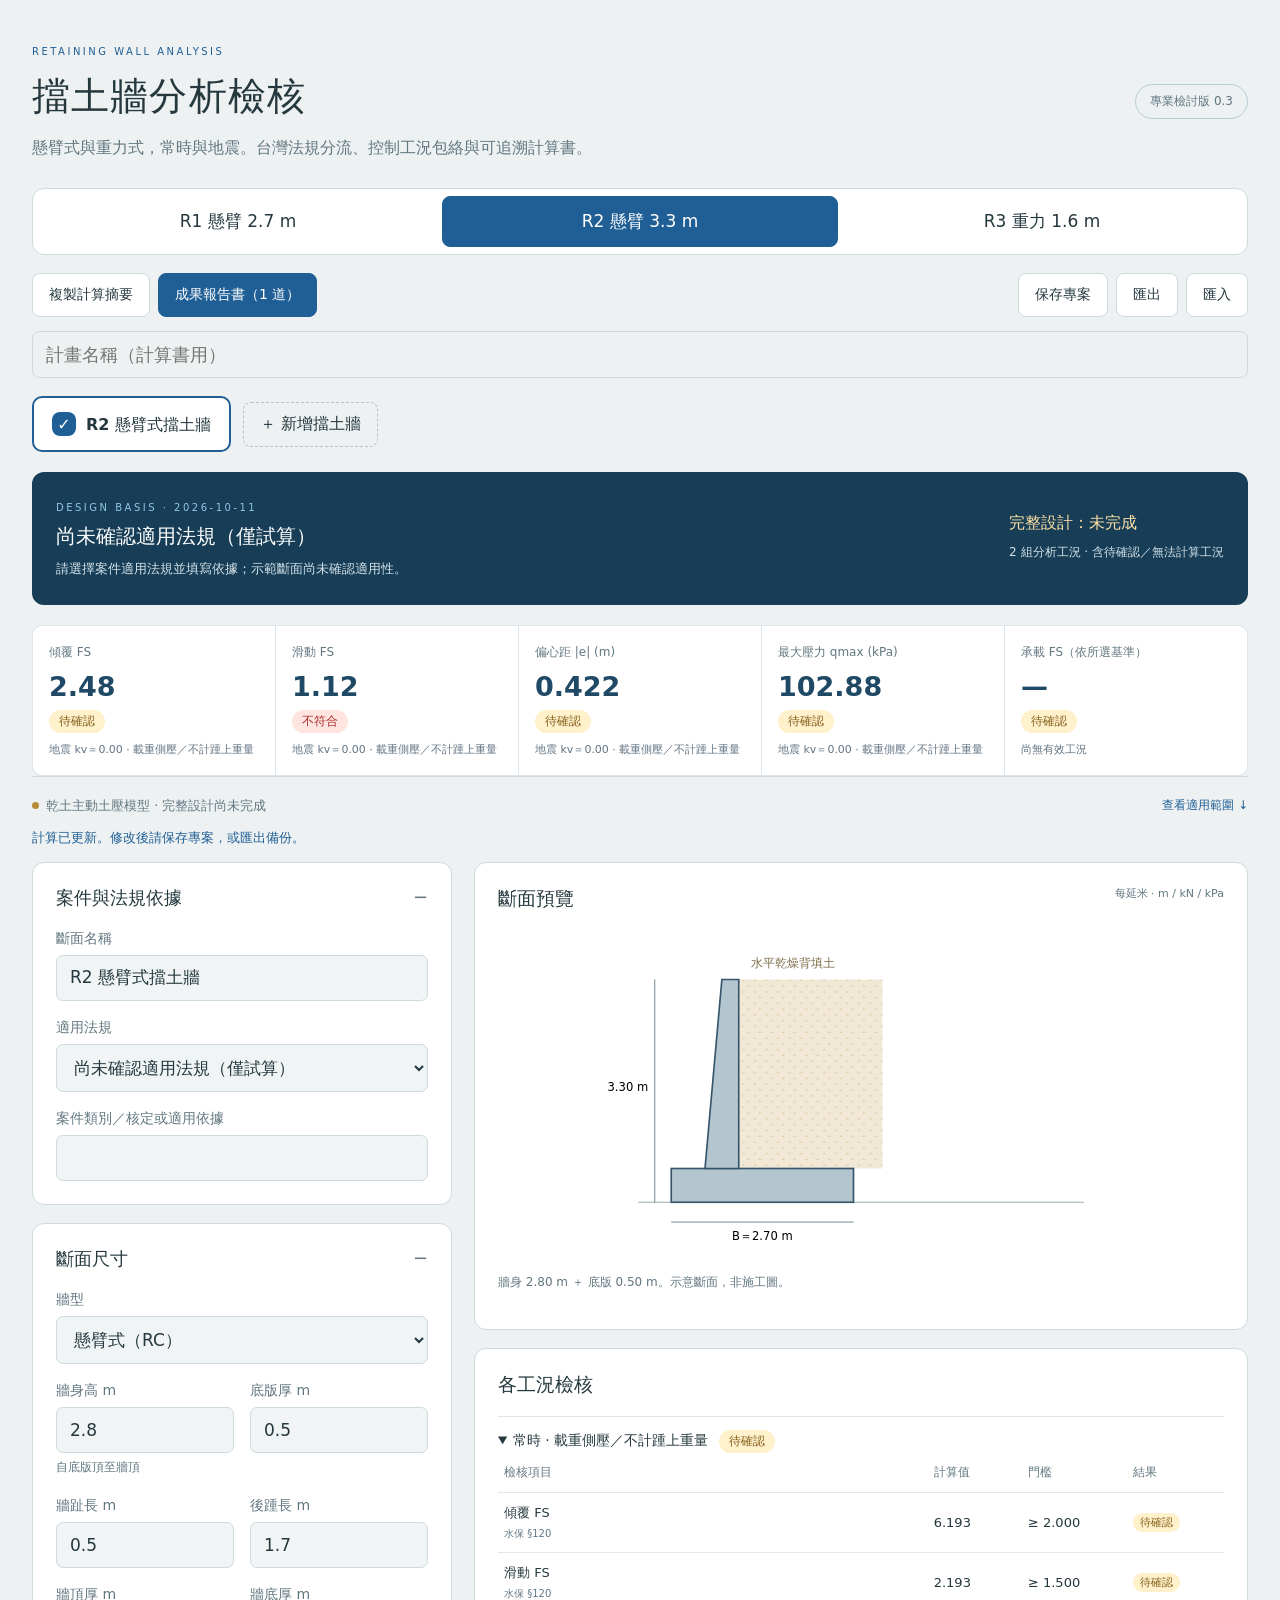
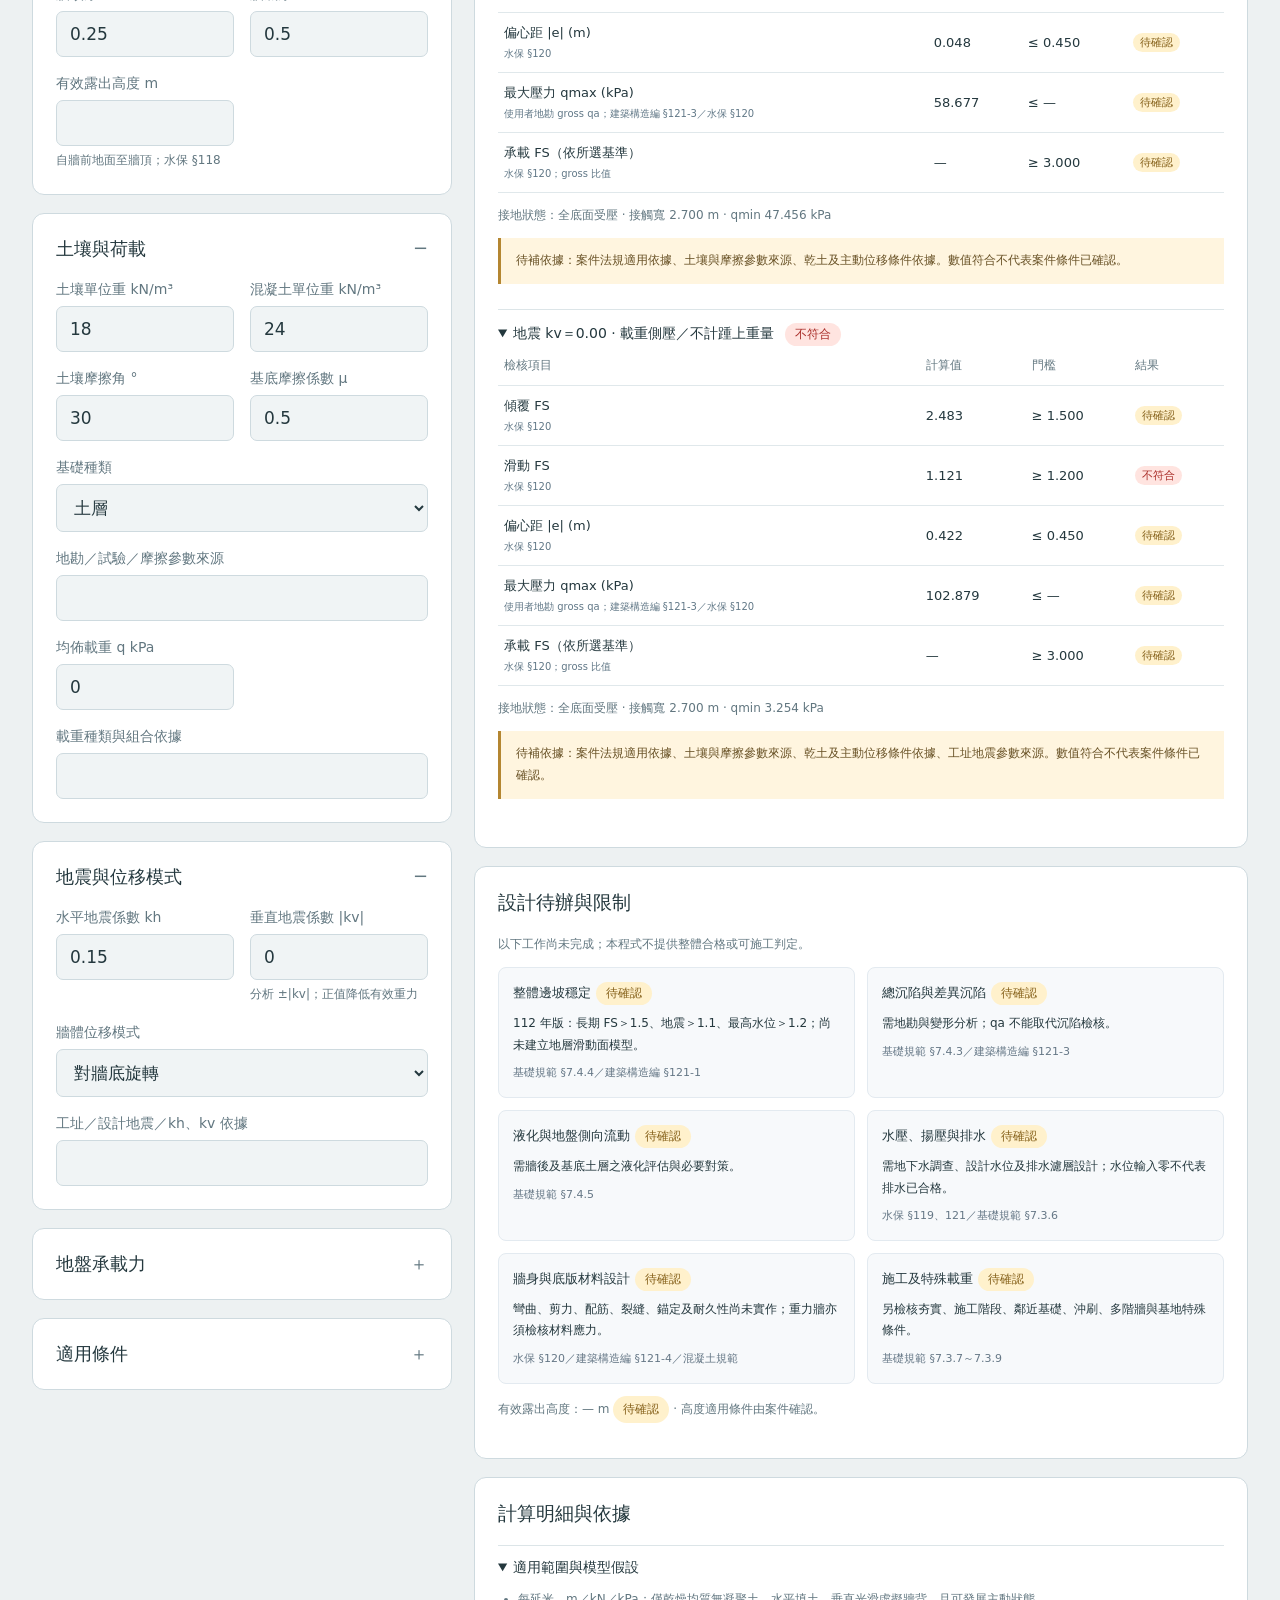
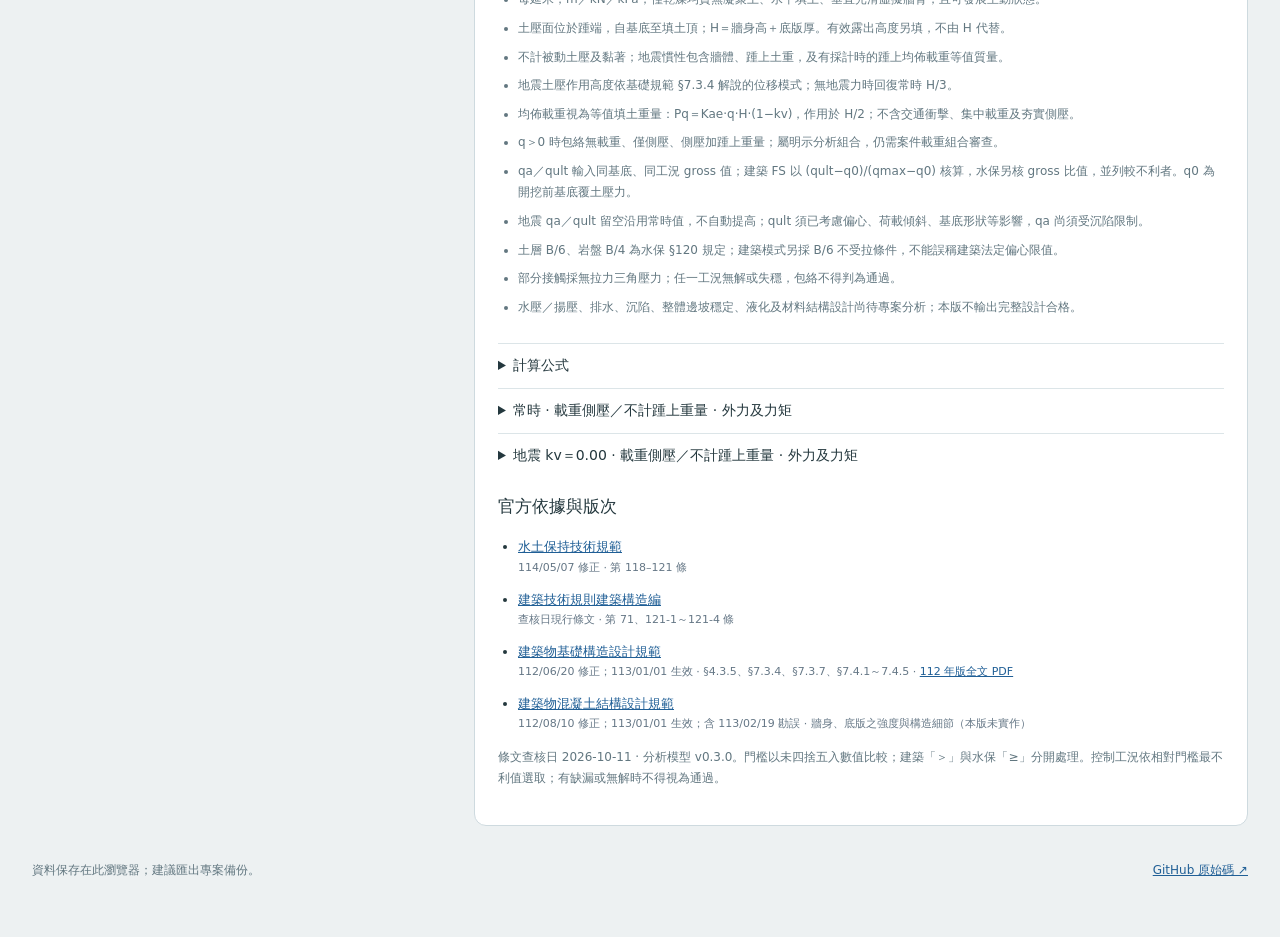
==== retaining_wall/web/professional/index.html @ bd638e30 "Review Taiwan regulations and upgrade stability analysis to v0.3 Separate SWC and 112-year building " ====
<!doctype html>
<html lang="zh-Hant">
<head>
<meta charset="utf-8"><meta name="viewport" content="width=device-width,initial-scale=1">
<meta name="description" content="擋土牆分析檢核：懸臂式、重力式，常時及地震穩定分析。支援斷面預覽、專案保存與計算報告。">
<meta name="theme-color" content="#205f96"><title>擋土牆分析檢核</title><link rel="stylesheet" href="style.css">
</head>
<body>
<main>
<header><div><span class="eyebrow">RETAINING WALL ANALYSIS</span><h1>擋土牆分析檢核</h1><p>懸臂式與重力式，常時與地震。台灣法規分流、控制工況包絡與可追溯計算書。</p></div><span class="version">專業檢討版 0.3</span></header>
<div id="workspace">
<nav id="tabs" aria-label="擋土牆斷面"></nav>
<section class="toolbar" aria-label="專案操作"><button id="copy">複製計算摘要</button><button id="report" class="primary">成果報告書（1 道）</button><span class="spacer"></span><button id="save">保存專案</button><button id="export">匯出</button><button id="import-button">匯入</button><input id="import" type="file" accept="application/json,.json" hidden></section>
<label class="project-label"><span class="sr-only">計畫名稱</span><input id="project" maxlength="200" placeholder="計畫名稱（計算書用）"></label>
<section class="sectionbar"><span id="selected-name">R2 懸臂式擋土牆</span><button id="add">＋ 新增擋土牆</button></section>
<section id="regulation-summary" class="regulation-summary" aria-live="polite"></section>
<section id="overview" aria-label="檢核摘要" aria-live="polite"></section>
<div class="model-note"><span class="dot"></span>乾土主動土壓模型 · 完整設計尚未完成 <button id="scope-link">查看適用範圍 ↓</button></div>
<p id="message" role="status"></p>
<div class="layout">
<section class="inputs" aria-label="輸入參數"><form id="form"></form></section>
<section class="output">
<article class="card drawing"><div class="cardhead"><h2>斷面預覽</h2><span>每延米 · m / kN / kPa</span></div><svg id="section" viewBox="0 0 600 400" role="img" aria-label="擋土牆斷面預覽"></svg><p id="geometry" class="footnote"></p></article>
<article class="card"><h2>各工況檢核</h2><div id="results"></div></article>
<article class="card"><h2>設計待辦與限制</h2><div id="review-list"></div></article>
<article class="card" id="scope"><h2>計算明細與依據</h2><div id="details"></div></article>
</section>
</div></div>
<section id="report-panel" hidden><div class="report-tools"><button id="back">← 返回分析</button><button id="print" class="primary">列印／另存 PDF</button></div><article id="report-document"></article></section>
<footer><span>資料保存在此瀏覽器；建議匯出專案備份。</span><a href="https://github.com/davida02617/-RetainingWall-Analysis" target="_blank" rel="noopener">GitHub 原始碼 ↗</a></footer>
<noscript>請啟用 JavaScript 才能執行分析。</noscript>
</main>
<script type="module" src="app.mjs"></script>
</body></html>
---- retaining_wall/web/professional/style.css ----
:root{font-family:system-ui,-apple-system,"Microsoft JhengHei",sans-serif;color:#24383e;background:#edf1f2;--blue:#205f96;--muted:#627780;--border:#cedadf;font-synthesis:none}*{box-sizing:border-box}body{margin:0}main{max-width:1340px;margin:auto;padding:40px 32px}header{display:flex;justify-content:space-between;align-items:center;margin-bottom:26px}h1{font-family:Georgia,"Noto Serif TC","PMingLiU",serif;font-size:38px;letter-spacing:.03em;margin:12px 0}h2{font-size:19px;margin:0 0 18px}h3{font-size:17px}p{line-height:1.75}.eyebrow{font-size:10px;letter-spacing:2.5px;color:var(--blue)}header p{max-width:850px;color:var(--muted);margin:0;font-size:16px}.version{white-space:nowrap;border:1px solid #b9cdd4;padding:8px 14px;border-radius:30px;font-size:12px;color:var(--muted)}nav{display:flex;gap:6px;background:white;border:1px solid var(--border);border-radius:12px;padding:7px;overflow-x:auto}button{font:inherit;border:1px solid var(--border);border-radius:8px;background:white;color:inherit;cursor:pointer;padding:11px 16px;transition:background .15s;min-height:44px}button:hover{background:#e5eef4}button.active,button.primary{background:var(--blue);border-color:var(--blue);color:white}button.active:hover,button.primary:hover{background:#174e7c}nav button{white-space:nowrap;border-color:transparent;flex:1;font-size:17px;padding:13px 20px}button:disabled{opacity:.5;cursor:wait}.toolbar{display:flex;flex-wrap:wrap;gap:8px;margin:18px 0 14px}.spacer{flex:1}.toolbar button{font-size:14px}.project-label input{background:transparent;font-size:18px}.sectionbar{display:flex;align-items:center;gap:12px;flex-wrap:wrap;margin:18px 0}.sectionbar>span{font-weight:650;background:white;padding:14px 18px;border:2px solid var(--blue);border-radius:10px}.sectionbar>span:before{content:'✓';display:inline-grid;place-items:center;background:var(--blue);color:white;width:24px;height:24px;border-radius:8px;margin-right:10px}.sectionbar button{border:1px dashed #b1c4cd;background:transparent}.overview-row{display:flex;align-items:center;gap:12px;flex-wrap:wrap;line-height:1.8;font-size:16px;margin:10px 0}.overview-title{color:var(--muted);min-width:36px}.metrics{display:flex;gap:20px;flex-wrap:wrap}.metric b{font-family:ui-monospace,monospace;font-weight:500;margin-left:7px}.badge{border-radius:20px;padding:3px 10px;font-size:12px;display:inline-block;white-space:nowrap;font-weight:600}.pass{background:#def2e6;color:#1e7551}.fail{background:#ffe4e0;color:#a92d28}.pending,.unsupported{background:#fff1cc;color:#856019}.model-note{border-top:1px solid var(--border);padding:14px 0 0;color:var(--muted);font-size:13px;display:flex;align-items:center;gap:7px}.dot{background:#ba8c37;width:7px;height:7px;border-radius:50%}.model-note button{border:0;background:transparent;padding:0;margin-left:auto;min-height:30px;font-size:12px;color:var(--blue)}#message{font-size:13px;color:var(--blue);min-height:23px;margin:6px 0 12px}.layout{display:grid;grid-template-columns:minmax(330px,420px) minmax(0,1fr);gap:22px;align-items:start}.card,.input-group{background:white;border:1px solid var(--border);border-radius:12px;margin:0 0 18px;padding:23px}.input-group>summary{font-size:18px;font-weight:650;cursor:pointer;list-style:none;display:flex;justify-content:space-between}.input-group>summary:after{content:'＋';font-weight:400;color:var(--muted)}.input-group[open]>summary:after{content:'−'}.input-group[open]>summary{margin-bottom:20px}.fields{display:grid;grid-template-columns:1fr 1fr;gap:18px 16px}label{display:block;color:var(--muted);font-size:14px}label.wide{grid-column:1/-1}input,select{width:100%;padding:12px 13px;font:inherit;font-size:17px;color:#24383e;background:#f0f4f5;border:1px solid var(--border);border-radius:7px;min-height:46px}label input,label select{display:block;margin-top:7px}input:focus,select:focus,button:focus-visible,summary:focus-visible{outline:2px solid #4f8cb8;outline-offset:2px}small,.footnote{font-size:12px;color:var(--muted);line-height:1.8}.field-hint{display:block;margin-top:4px}.cardhead{display:flex;justify-content:space-between;gap:10px}.cardhead span{font-size:11px;color:var(--muted)}svg{width:100%;max-height:330px;display:block}table{width:100%;border-collapse:collapse;font-size:13px;font-variant-numeric:tabular-nums}td,th{text-align:left;border-bottom:1px solid #e0e8eb;padding:11px 6px}th{font-weight:500;color:var(--muted);font-size:12px}td .badge{font-size:11px;padding:2px 7px}.case{font-size:15px;font-weight:650;margin:22px 0 7px}.case:first-child{margin-top:0}.detail{border-top:1px solid #dce5e8;padding:13px 0}.detail>summary{cursor:pointer;font-size:14px}.detail pre{font-size:12px;white-space:pre-wrap;line-height:1.9;overflow-wrap:anywhere}.assumptions{padding-left:20px}.assumptions li{margin:7px 0}footer{display:flex;justify-content:space-between;gap:15px;flex-wrap:wrap;font-size:12px;color:var(--muted);padding:18px 0}a{color:var(--blue)}.sr-only{position:absolute;clip:rect(0,0,0,0);width:1px;height:1px;overflow:hidden}#report-document{background:white;border:1px solid var(--border);padding:36px;max-width:900px;margin:auto}.report-tools{display:flex;gap:10px;margin:0 auto 20px;max-width:900px}.report-block{margin:26px 0;break-inside:avoid}#report-document h2{font-size:24px}#report-document h3{border-bottom:2px solid #b3c8d1;padding-bottom:10px}.report-meta{font-size:13px;color:var(--muted)}[hidden]{display:none!important}@media(max-width:900px){main{padding:25px 20px}.layout{grid-template-columns:1fr 1.15fr;gap:15px}.card,.input-group{padding:18px}.version{display:none}}@media(max-width:720px){main{padding:22px 15px}header{margin-bottom:22px}h1{font-size:30px}header p{font-size:14px}.eyebrow{display:none}.layout{grid-template-columns:1fr}nav button{font-size:15px;padding:11px 9px}.toolbar button{font-size:13px;padding:10px 12px}.toolbar .spacer{display:none}.toolbar #save{margin-left:auto}.toolbar #copy,.toolbar #report{flex:1 0 auto}.sectionbar{gap:8px}.sectionbar>span{font-size:14px;padding:11px}.sectionbar button{font-size:14px;padding:10px}.overview-row{gap:8px;font-size:14px}.metrics{gap:12px}.metric b{margin-left:4px}#report-document{padding:20px 15px}.card,.input-group{padding:21px}.model-note{flex-wrap:wrap}.fields{gap:19px 14px}}@media(max-width:360px){.metrics{gap:8px;font-size:12px}.card,.input-group{padding:16px}.toolbar button{font-size:12px}}@media print{@page{size:A4;margin:15mm}body{background:white}main{padding:0;max-width:none}header,footer,.report-tools,#workspace{display:none!important}#report-panel{display:block!important}#report-document{border:0;padding:0;max-width:none}#report-document p{font-size:11px}table{font-size:11px}td,th{padding:7px 5px}h3{break-after:avoid}.report-block{break-inside:avoid}.badge{font-size:10px}a{color:inherit;text-decoration:none}}
/* Professional review: explicit design basis, governing cases and unresolved work. */
.regulation-summary{display:flex;justify-content:space-between;gap:24px;background:#173e56;color:#fff;border-radius:12px;padding:24px;margin:20px 0}.regulation-summary h2{font-size:20px;margin:8px 0}.regulation-summary p{font-size:13px;color:#d3e1e9;margin:0;max-width:760px}.regulation-summary .eyebrow{color:#91c7e3}.review-state{min-width:185px;font-weight:700;align-self:center;color:#ffe0a5}.review-state small{display:block;font-size:12px;font-weight:400;color:#d3e1e9;margin-top:8px}#overview{display:grid;grid-template-columns:repeat(5,minmax(0,1fr));gap:1px;background:#dce5eb;border:1px solid #dce5eb;border-radius:10px;overflow:hidden}.envelope-item{background:#fff;display:flex;flex-direction:column;gap:8px;padding:16px}.envelope-item strong{font-size:27px;color:#204965;font-variant-numeric:tabular-nums}.envelope-item .badge{align-self:flex-start}.envelope-item small{font-size:11px;line-height:1.6;color:#627483}.basis{display:block;font-size:10px;line-height:1.5;color:#617887;margin-top:4px;max-width:300px}.review-warning{background:#fff5df;border-left:3px solid #b48631;padding:12px 15px;font-size:12px;line-height:1.8;color:#685125}.review-grid{display:grid;grid-template-columns:1fr 1fr;gap:12px}.review-grid>div{padding:14px;background:#f7f9fb;border:1px solid #e3eaf0;border-radius:8px}.review-grid h3{font-size:13px;margin:0 0 8px}.review-grid p{font-size:12px;line-height:1.8;margin:0 0 8px}.review-grid small,.reference-list small{display:block;font-size:11px;color:#657786;line-height:1.7}.reference-list{padding-left:20px;line-height:1.8;font-size:13px}.reference-list li{margin-bottom:10px}summary .badge{margin-left:6px}th,td{overflow-wrap:anywhere}#report-document a{color:#245576}#report-document .review-grid{grid-template-columns:1fr}#report-document section{break-inside:auto}#report-document table tr{break-inside:avoid}
@media(max-width:1000px){#overview{grid-template-columns:repeat(3,minmax(0,1fr))}.regulation-summary{flex-direction:column;gap:12px}.review-state{align-self:flex-start}.review-grid{grid-template-columns:1fr}}
@media(max-width:560px){#overview{grid-template-columns:repeat(2,minmax(0,1fr))}.envelope-item{padding:12px}.regulation-summary{padding:18px}.regulation-summary h2{font-size:17px}summary .badge{font-size:10px}}
@media print{.review-warning{border:1px solid #9e834b;background:none}.review-grid>div{background:none;break-inside:avoid}.reference-list a[href]::after{content:' (' attr(href) ')';font-size:9px;overflow-wrap:anywhere}#report-document h3{break-after:avoid}}
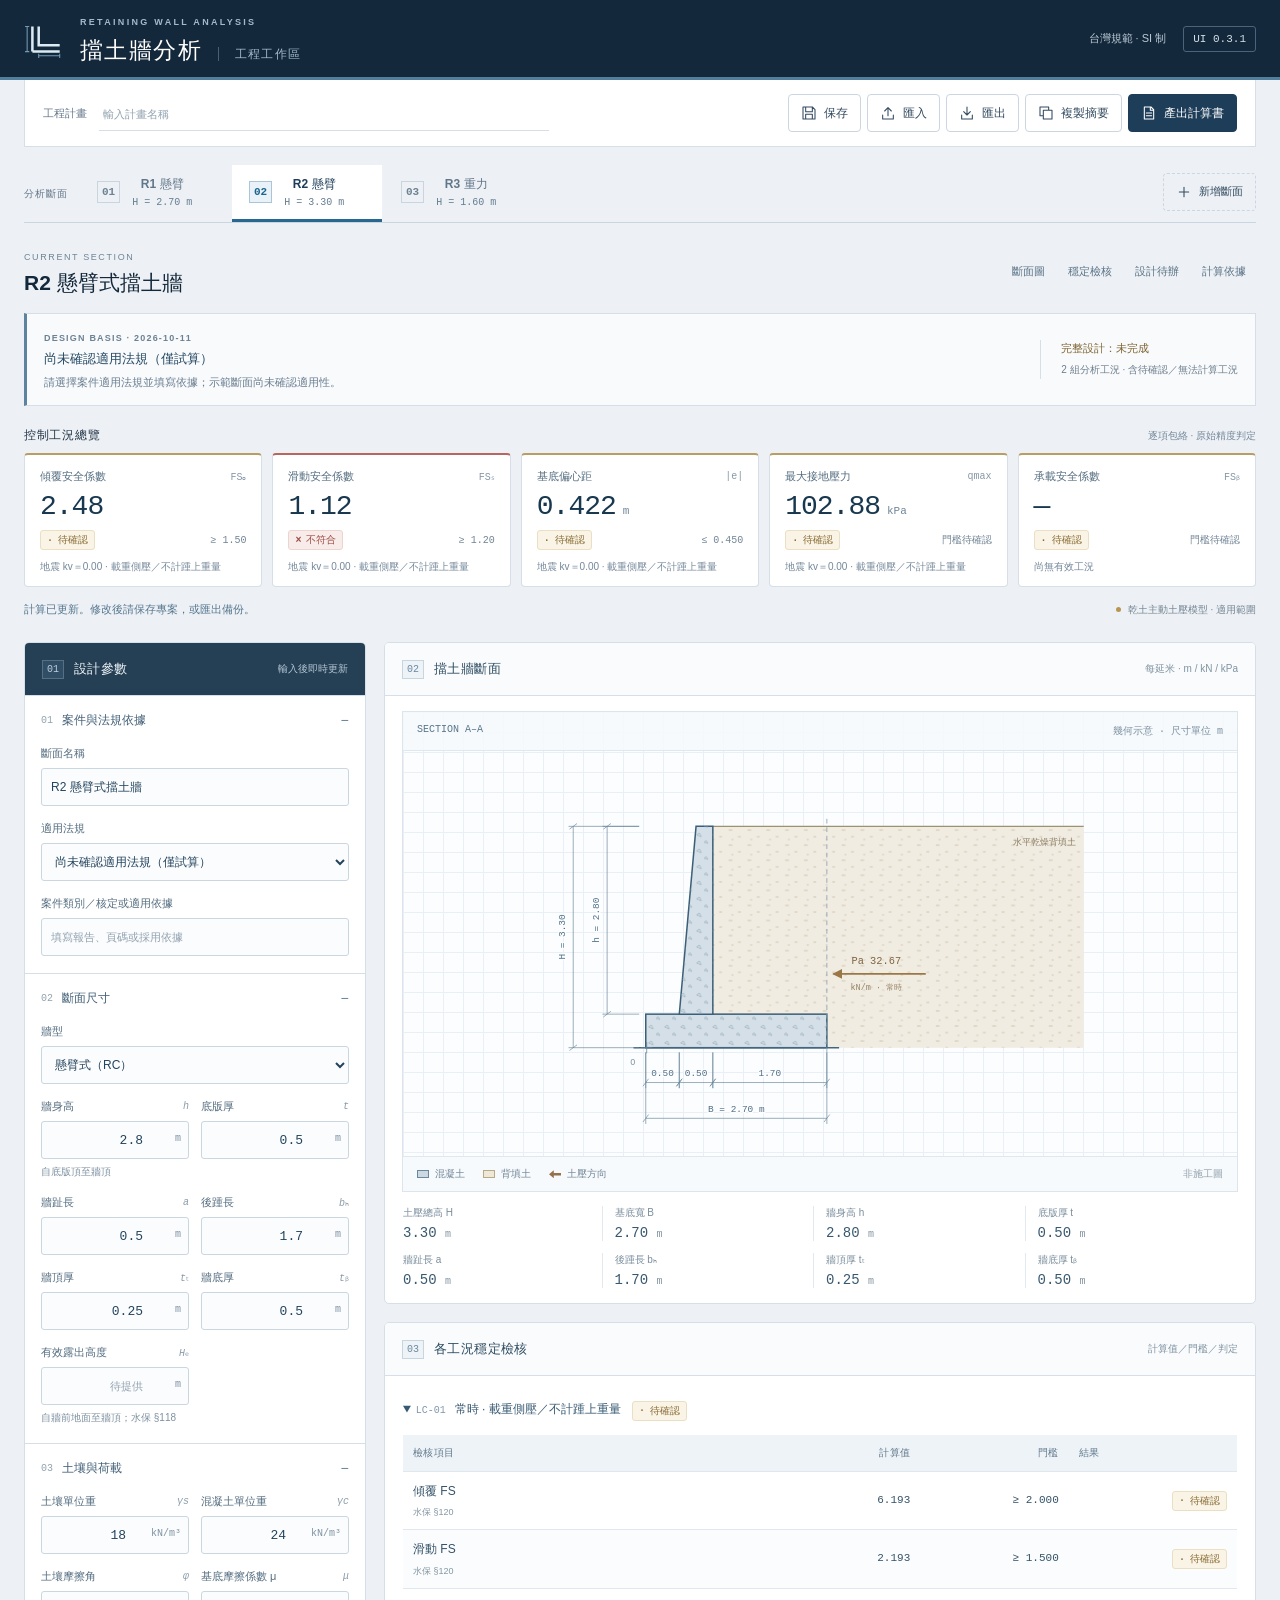
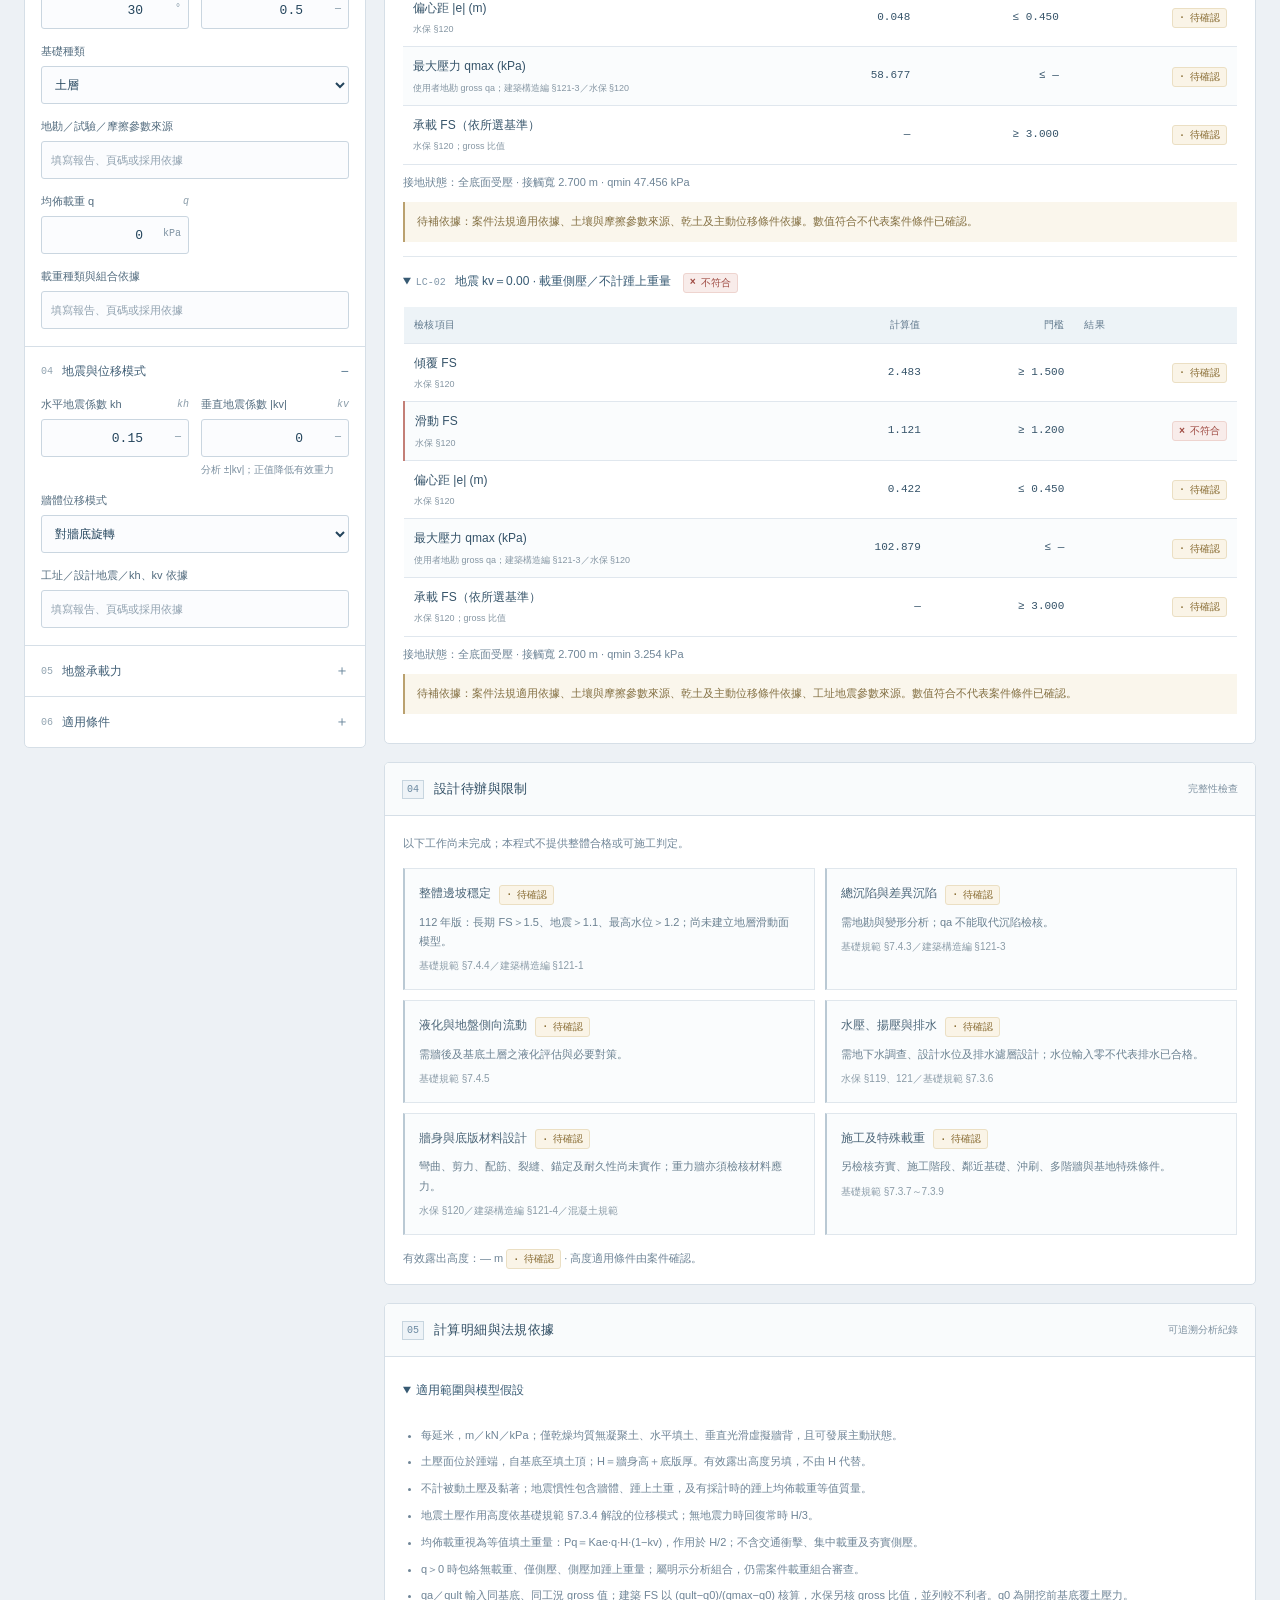
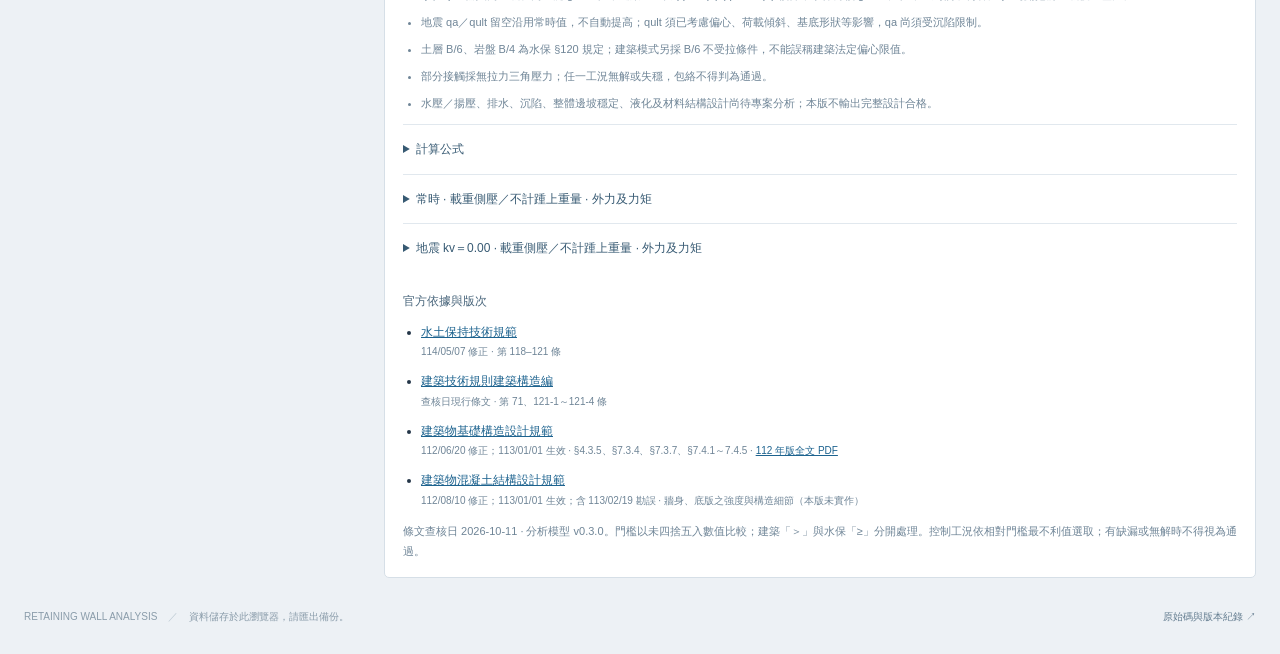
==== commit 479fe03b: "Refine UI into an engineering analysis workspace Add compact project tools, structured parameter fie" ====
--- a/retaining_wall/web/professional/index.html
+++ b/retaining_wall/web/professional/index.html
@@ -2,33 +2,49 @@
 <html lang="zh-Hant">
 <head>
 <meta charset="utf-8"><meta name="viewport" content="width=device-width,initial-scale=1">
-<meta name="description" content="擋土牆分析檢核：懸臂式、重力式，常時及地震穩定分析。支援斷面預覽、專案保存與計算報告。">
-<meta name="theme-color" content="#205f96"><title>擋土牆分析檢核</title><link rel="stylesheet" href="style.css">
+<meta name="description" content="擋土牆工程分析工作區：斷面尺寸、台灣法規依據、常時與地震穩定檢核及可追溯計算書。">
+<meta name="theme-color" content="#14283b"><title>擋土牆分析｜工程工作區</title><link rel="stylesheet" href="style.css">
 </head>
 <body>
+<a class="skip-link" href="#input-panel">跳至輸入參數</a>
+<svg class="icon-library" aria-hidden="true" xmlns="http://www.w3.org/2000/svg"><defs>
+<symbol id="i-save" viewBox="0 0 24 24"><path d="M5 3h12l4 4v14H3V3zM7 3v7h10V3M7 21v-7h10v7"/></symbol>
+<symbol id="i-report" viewBox="0 0 24 24"><path d="M5 3h10l4 4v14H5zM14 3v5h5M8 12h8M8 16h8"/></symbol>
+<symbol id="i-out" viewBox="0 0 24 24"><path d="M12 3v12m-5-5 5 5 5-5M4 15v6h16v-6"/></symbol>
+<symbol id="i-in" viewBox="0 0 24 24"><path d="M12 16V4m-5 5 5-5 5 5M4 15v6h16v-6"/></symbol>
+<symbol id="i-copy" viewBox="0 0 24 24"><path d="M8 8h13v13H8zM16 8V3H3v13h5"/></symbol>
+<symbol id="i-plus" viewBox="0 0 24 24"><path d="M12 5v14M5 12h14"/></symbol>
+</defs></svg>
+<header class="app-header">
+<div class="brand"><svg class="brand-mark" viewBox="0 0 40 40" aria-hidden="true"><path d="M8 32h26M8 8v24M14 8v18h20"/><path class="brand-dim" d="M3 8v24M1 8h4M1 32h4M14 36h20M14 34v4M34 34v4"/></svg><div><span class="eyebrow">RETAINING WALL ANALYSIS</span><h1>擋土牆分析<span>工程工作區</span></h1></div></div>
+<div class="header-meta"><span>台灣規範 · SI 制</span><span class="version">UI 0.3.1</span></div>
+</header>
 <main>
-<header><div><span class="eyebrow">RETAINING WALL ANALYSIS</span><h1>擋土牆分析檢核</h1><p>懸臂式與重力式，常時與地震。台灣法規分流、控制工況包絡與可追溯計算書。</p></div><span class="version">專業檢討版 0.3</span></header>
 <div id="workspace">
-<nav id="tabs" aria-label="擋土牆斷面"></nav>
-<section class="toolbar" aria-label="專案操作"><button id="copy">複製計算摘要</button><button id="report" class="primary">成果報告書（1 道）</button><span class="spacer"></span><button id="save">保存專案</button><button id="export">匯出</button><button id="import-button">匯入</button><input id="import" type="file" accept="application/json,.json" hidden></section>
-<label class="project-label"><span class="sr-only">計畫名稱</span><input id="project" maxlength="200" placeholder="計畫名稱（計算書用）"></label>
-<section class="sectionbar"><span id="selected-name">R2 懸臂式擋土牆</span><button id="add">＋ 新增擋土牆</button></section>
-<section id="regulation-summary" class="regulation-summary" aria-live="polite"></section>
+<section class="commandbar" aria-label="專案操作">
+<label class="project-label"><span>工程計畫</span><input id="project" maxlength="200" placeholder="輸入計畫名稱" autocomplete="off"></label>
+<div class="toolbar"><button id="save"><svg class="icon"><use href="#i-save"/></svg>保存</button><button id="import-button"><svg class="icon"><use href="#i-in"/></svg>匯入</button><button id="export"><svg class="icon"><use href="#i-out"/></svg>匯出</button><button id="copy" title="複製計算摘要"><svg class="icon"><use href="#i-copy"/></svg><span>複製摘要</span></button><button id="report" class="primary"><svg class="icon"><use href="#i-report"/></svg>產出計算書</button><input id="import" type="file" accept="application/json,.json" hidden></div>
+</section>
+<div class="section-tabs"><span class="rail-label">分析斷面</span><nav id="tabs" aria-label="擋土牆斷面"></nav><button id="add" title="新增擋土牆斷面"><svg class="icon"><use href="#i-plus"/></svg><span>新增斷面</span></button></div>
+<div class="workspace-title"><div><span class="section-tag">CURRENT SECTION</span><h2 id="selected-name">R2 懸臂式擋土牆</h2></div><nav class="jump-nav" aria-label="工作區導覽"><a href="#drawing-panel">斷面圖</a><a href="#results-panel">穩定檢核</a><a href="#review-panel">設計待辦</a><a href="#scope">計算依據</a></nav></div>
+<section id="regulation-summary" class="regulation-summary" aria-label="案件設計依據"></section>
+<div class="overview-head"><h2>控制工況總覽</h2><span>逐項包絡 · 原始精度判定</span></div>
 <section id="overview" aria-label="檢核摘要" aria-live="polite"></section>
-<div class="model-note"><span class="dot"></span>乾土主動土壓模型 · 完整設計尚未完成 <button id="scope-link">查看適用範圍 ↓</button></div>
-<p id="message" role="status"></p>
+<div class="statusbar"><p id="message" role="status"></p><button id="scope-link"><span class="dot"></span>乾土主動土壓模型 · 適用範圍</button></div>
 <div class="layout">
-<section class="inputs" aria-label="輸入參數"><form id="form"></form></section>
-<section class="output">
-<article class="card drawing"><div class="cardhead"><h2>斷面預覽</h2><span>每延米 · m / kN / kPa</span></div><svg id="section" viewBox="0 0 600 400" role="img" aria-label="擋土牆斷面預覽"></svg><p id="geometry" class="footnote"></p></article>
-<article class="card"><h2>各工況檢核</h2><div id="results"></div></article>
-<article class="card"><h2>設計待辦與限制</h2><div id="review-list"></div></article>
-<article class="card" id="scope"><h2>計算明細與依據</h2><div id="details"></div></article>
+<aside class="inputs" id="input-panel" aria-label="輸入參數"><div class="panel-heading"><div><span class="section-number">01</span><h2>設計參數</h2></div><span>輸入後即時更新</span></div><form id="form"></form></aside>
+<section class="output" aria-label="分析成果">
+<article class="card drawing" id="drawing-panel"><div class="panel-heading"><div><span class="section-number">02</span><h2>擋土牆斷面</h2></div><span>每延米 · m / kN / kPa</span></div><div class="drawing-sheet"><div class="drawing-title"><span>SECTION A–A</span><span>幾何示意 · 尺寸單位 m</span></div><svg id="section" viewBox="0 0 640 430" role="img" aria-label="擋土牆斷面、牆身及底版尺寸標註"></svg><div class="drawing-legend"><span><i class="legend-concrete"></i>混凝土</span><span><i class="legend-soil"></i>背填土</span><span><i class="legend-force"></i>土壓方向</span><span>非施工圖</span></div></div><div id="geometry" class="geometry-strip"></div></article>
+<article class="card" id="results-panel"><div class="panel-heading"><div><span class="section-number">03</span><h2>各工況穩定檢核</h2></div><span>計算值／門檻／判定</span></div><div class="panel-body" id="results"></div></article>
+<article class="card" id="review-panel"><div class="panel-heading"><div><span class="section-number">04</span><h2>設計待辦與限制</h2></div><span>完整性檢查</span></div><div class="panel-body" id="review-list"></div></article>
+<article class="card" id="scope"><div class="panel-heading"><div><span class="section-number">05</span><h2>計算明細與法規依據</h2></div><span>可追溯分析紀錄</span></div><div class="panel-body" id="details"></div></article>
 </section>
-</div></div>
-<section id="report-panel" hidden><div class="report-tools"><button id="back">← 返回分析</button><button id="print" class="primary">列印／另存 PDF</button></div><article id="report-document"></article></section>
-<footer><span>資料保存在此瀏覽器；建議匯出專案備份。</span><a href="https://github.com/davida02617/-RetainingWall-Analysis" target="_blank" rel="noopener">GitHub 原始碼 ↗</a></footer>
+</div>
+</div>
+<section id="report-panel" hidden><div class="report-tools"><button id="back">← 返回工程工作區</button><button id="print" class="primary"><svg class="icon"><use href="#i-report"/></svg>列印／另存 PDF</button></div><article id="report-document"></article></section>
+<footer><span>RETAINING WALL ANALYSIS <b>／</b> 資料儲存於此瀏覽器，請匯出備份。</span><a href="https://github.com/davida02617/-RetainingWall-Analysis" target="_blank" rel="noopener">原始碼與版本紀錄 ↗</a></footer>
 <noscript>請啟用 JavaScript 才能執行分析。</noscript>
 </main>
 <script type="module" src="app.mjs"></script>
-</body></html>
+</body>
+</html>
--- a/retaining_wall/web/professional/style.css
+++ b/retaining_wall/web/professional/style.css
@@ -1,6 +1,9 @@
-:root{font-family:system-ui,-apple-system,"Microsoft JhengHei",sans-serif;color:#24383e;background:#edf1f2;--blue:#205f96;--muted:#627780;--border:#cedadf;font-synthesis:none}*{box-sizing:border-box}body{margin:0}main{max-width:1340px;margin:auto;padding:40px 32px}header{display:flex;justify-content:space-between;align-items:center;margin-bottom:26px}h1{font-family:Georgia,"Noto Serif TC","PMingLiU",serif;font-size:38px;letter-spacing:.03em;margin:12px 0}h2{font-size:19px;margin:0 0 18px}h3{font-size:17px}p{line-height:1.75}.eyebrow{font-size:10px;letter-spacing:2.5px;color:var(--blue)}header p{max-width:850px;color:var(--muted);margin:0;font-size:16px}.version{white-space:nowrap;border:1px solid #b9cdd4;padding:8px 14px;border-radius:30px;font-size:12px;color:var(--muted)}nav{display:flex;gap:6px;background:white;border:1px solid var(--border);border-radius:12px;padding:7px;overflow-x:auto}button{font:inherit;border:1px solid var(--border);border-radius:8px;background:white;color:inherit;cursor:pointer;padding:11px 16px;transition:background .15s;min-height:44px}button:hover{background:#e5eef4}button.active,button.primary{background:var(--blue);border-color:var(--blue);color:white}button.active:hover,button.primary:hover{background:#174e7c}nav button{white-space:nowrap;border-color:transparent;flex:1;font-size:17px;padding:13px 20px}button:disabled{opacity:.5;cursor:wait}.toolbar{display:flex;flex-wrap:wrap;gap:8px;margin:18px 0 14px}.spacer{flex:1}.toolbar button{font-size:14px}.project-label input{background:transparent;font-size:18px}.sectionbar{display:flex;align-items:center;gap:12px;flex-wrap:wrap;margin:18px 0}.sectionbar>span{font-weight:650;background:white;padding:14px 18px;border:2px solid var(--blue);border-radius:10px}.sectionbar>span:before{content:'✓';display:inline-grid;place-items:center;background:var(--blue);color:white;width:24px;height:24px;border-radius:8px;margin-right:10px}.sectionbar button{border:1px dashed #b1c4cd;background:transparent}.overview-row{display:flex;align-items:center;gap:12px;flex-wrap:wrap;line-height:1.8;font-size:16px;margin:10px 0}.overview-title{color:var(--muted);min-width:36px}.metrics{display:flex;gap:20px;flex-wrap:wrap}.metric b{font-family:ui-monospace,monospace;font-weight:500;margin-left:7px}.badge{border-radius:20px;padding:3px 10px;font-size:12px;display:inline-block;white-space:nowrap;font-weight:600}.pass{background:#def2e6;color:#1e7551}.fail{background:#ffe4e0;color:#a92d28}.pending,.unsupported{background:#fff1cc;color:#856019}.model-note{border-top:1px solid var(--border);padding:14px 0 0;color:var(--muted);font-size:13px;display:flex;align-items:center;gap:7px}.dot{background:#ba8c37;width:7px;height:7px;border-radius:50%}.model-note button{border:0;background:transparent;padding:0;margin-left:auto;min-height:30px;font-size:12px;color:var(--blue)}#message{font-size:13px;color:var(--blue);min-height:23px;margin:6px 0 12px}.layout{display:grid;grid-template-columns:minmax(330px,420px) minmax(0,1fr);gap:22px;align-items:start}.card,.input-group{background:white;border:1px solid var(--border);border-radius:12px;margin:0 0 18px;padding:23px}.input-group>summary{font-size:18px;font-weight:650;cursor:pointer;list-style:none;display:flex;justify-content:space-between}.input-group>summary:after{content:'＋';font-weight:400;color:var(--muted)}.input-group[open]>summary:after{content:'−'}.input-group[open]>summary{margin-bottom:20px}.fields{display:grid;grid-template-columns:1fr 1fr;gap:18px 16px}label{display:block;color:var(--muted);font-size:14px}label.wide{grid-column:1/-1}input,select{width:100%;padding:12px 13px;font:inherit;font-size:17px;color:#24383e;background:#f0f4f5;border:1px solid var(--border);border-radius:7px;min-height:46px}label input,label select{display:block;margin-top:7px}input:focus,select:focus,button:focus-visible,summary:focus-visible{outline:2px solid #4f8cb8;outline-offset:2px}small,.footnote{font-size:12px;color:var(--muted);line-height:1.8}.field-hint{display:block;margin-top:4px}.cardhead{display:flex;justify-content:space-between;gap:10px}.cardhead span{font-size:11px;color:var(--muted)}svg{width:100%;max-height:330px;display:block}table{width:100%;border-collapse:collapse;font-size:13px;font-variant-numeric:tabular-nums}td,th{text-align:left;border-bottom:1px solid #e0e8eb;padding:11px 6px}th{font-weight:500;color:var(--muted);font-size:12px}td .badge{font-size:11px;padding:2px 7px}.case{font-size:15px;font-weight:650;margin:22px 0 7px}.case:first-child{margin-top:0}.detail{border-top:1px solid #dce5e8;padding:13px 0}.detail>summary{cursor:pointer;font-size:14px}.detail pre{font-size:12px;white-space:pre-wrap;line-height:1.9;overflow-wrap:anywhere}.assumptions{padding-left:20px}.assumptions li{margin:7px 0}footer{display:flex;justify-content:space-between;gap:15px;flex-wrap:wrap;font-size:12px;color:var(--muted);padding:18px 0}a{color:var(--blue)}.sr-only{position:absolute;clip:rect(0,0,0,0);width:1px;height:1px;overflow:hidden}#report-document{background:white;border:1px solid var(--border);padding:36px;max-width:900px;margin:auto}.report-tools{display:flex;gap:10px;margin:0 auto 20px;max-width:900px}.report-block{margin:26px 0;break-inside:avoid}#report-document h2{font-size:24px}#report-document h3{border-bottom:2px solid #b3c8d1;padding-bottom:10px}.report-meta{font-size:13px;color:var(--muted)}[hidden]{display:none!important}@media(max-width:900px){main{padding:25px 20px}.layout{grid-template-columns:1fr 1.15fr;gap:15px}.card,.input-group{padding:18px}.version{display:none}}@media(max-width:720px){main{padding:22px 15px}header{margin-bottom:22px}h1{font-size:30px}header p{font-size:14px}.eyebrow{display:none}.layout{grid-template-columns:1fr}nav button{font-size:15px;padding:11px 9px}.toolbar button{font-size:13px;padding:10px 12px}.toolbar .spacer{display:none}.toolbar #save{margin-left:auto}.toolbar #copy,.toolbar #report{flex:1 0 auto}.sectionbar{gap:8px}.sectionbar>span{font-size:14px;padding:11px}.sectionbar button{font-size:14px;padding:10px}.overview-row{gap:8px;font-size:14px}.metrics{gap:12px}.metric b{margin-left:4px}#report-document{padding:20px 15px}.card,.input-group{padding:21px}.model-note{flex-wrap:wrap}.fields{gap:19px 14px}}@media(max-width:360px){.metrics{gap:8px;font-size:12px}.card,.input-group{padding:16px}.toolbar button{font-size:12px}}@media print{@page{size:A4;margin:15mm}body{background:white}main{padding:0;max-width:none}header,footer,.report-tools,#workspace{display:none!important}#report-panel{display:block!important}#report-document{border:0;padding:0;max-width:none}#report-document p{font-size:11px}table{font-size:11px}td,th{padding:7px 5px}h3{break-after:avoid}.report-block{break-inside:avoid}.badge{font-size:10px}a{color:inherit;text-decoration:none}}
-/* Professional review: explicit design basis, governing cases and unresolved work. */
-.regulation-summary{display:flex;justify-content:space-between;gap:24px;background:#173e56;color:#fff;border-radius:12px;padding:24px;margin:20px 0}.regulation-summary h2{font-size:20px;margin:8px 0}.regulation-summary p{font-size:13px;color:#d3e1e9;margin:0;max-width:760px}.regulation-summary .eyebrow{color:#91c7e3}.review-state{min-width:185px;font-weight:700;align-self:center;color:#ffe0a5}.review-state small{display:block;font-size:12px;font-weight:400;color:#d3e1e9;margin-top:8px}#overview{display:grid;grid-template-columns:repeat(5,minmax(0,1fr));gap:1px;background:#dce5eb;border:1px solid #dce5eb;border-radius:10px;overflow:hidden}.envelope-item{background:#fff;display:flex;flex-direction:column;gap:8px;padding:16px}.envelope-item strong{font-size:27px;color:#204965;font-variant-numeric:tabular-nums}.envelope-item .badge{align-self:flex-start}.envelope-item small{font-size:11px;line-height:1.6;color:#627483}.basis{display:block;font-size:10px;line-height:1.5;color:#617887;margin-top:4px;max-width:300px}.review-warning{background:#fff5df;border-left:3px solid #b48631;padding:12px 15px;font-size:12px;line-height:1.8;color:#685125}.review-grid{display:grid;grid-template-columns:1fr 1fr;gap:12px}.review-grid>div{padding:14px;background:#f7f9fb;border:1px solid #e3eaf0;border-radius:8px}.review-grid h3{font-size:13px;margin:0 0 8px}.review-grid p{font-size:12px;line-height:1.8;margin:0 0 8px}.review-grid small,.reference-list small{display:block;font-size:11px;color:#657786;line-height:1.7}.reference-list{padding-left:20px;line-height:1.8;font-size:13px}.reference-list li{margin-bottom:10px}summary .badge{margin-left:6px}th,td{overflow-wrap:anywhere}#report-document a{color:#245576}#report-document .review-grid{grid-template-columns:1fr}#report-document section{break-inside:auto}#report-document table tr{break-inside:avoid}
-@media(max-width:1000px){#overview{grid-template-columns:repeat(3,minmax(0,1fr))}.regulation-summary{flex-direction:column;gap:12px}.review-state{align-self:flex-start}.review-grid{grid-template-columns:1fr}}
-@media(max-width:560px){#overview{grid-template-columns:repeat(2,minmax(0,1fr))}.envelope-item{padding:12px}.regulation-summary{padding:18px}.regulation-summary h2{font-size:17px}summary .badge{font-size:10px}}
-@media print{.review-warning{border:1px solid #9e834b;background:none}.review-grid>div{background:none;break-inside:avoid}.reference-list a[href]::after{content:' (' attr(href) ')';font-size:9px;overflow-wrap:anywhere}#report-document h3{break-after:avoid}}
+:root{font-family:Inter,"Segoe UI",-apple-system,BlinkMacSystemFont,"Noto Sans TC","Microsoft JhengHei",sans-serif;font-synthesis:none;color:#243648;background:#edf1f5;--ink:#14283b;--navy:#1d3d58;--blue:#1d638f;--muted:#65778a;--line:#d6dfe7;--paper:#fff;--mono:"SFMono-Regular",Consolas,"Liberation Mono",monospace}*{box-sizing:border-box}html{scroll-behavior:smooth;scroll-padding-top:20px}body{margin:0}button,input,select{font:inherit}button,a,input,select,summary{-webkit-tap-highlight-color:transparent}button{cursor:pointer;border:1px solid #cbd6e0;background:#fff;color:#334b60;min-height:38px;padding:8px 12px;border-radius:4px;font-size:12px;font-weight:600;display:inline-flex;align-items:center;justify-content:center;gap:7px;transition:background .15s,border-color .15s}button:hover{background:#e9f0f6;border-color:#96aec1}button.primary{background:var(--navy);color:#fff;border-color:var(--navy)}button.primary:hover{background:#285775}button:disabled{opacity:.5;cursor:wait}button:focus-visible,a:focus-visible,summary:focus-visible,input:focus,select:focus{outline:2px solid #2788b9;outline-offset:3px}a{color:var(--blue)}h1,h2,h3,p{margin:0}p{line-height:1.75}.icon{width:16px;height:16px;fill:none;stroke:currentColor;stroke-width:1.6;stroke-linecap:round;stroke-linejoin:round;flex-shrink:0}.icon-library{position:absolute;width:0;height:0;overflow:hidden}.skip-link{position:absolute;z-index:30;top:-60px;left:20px;background:#fff;padding:12px}.skip-link:focus{top:10px}.app-header{height:80px;background:var(--ink);border-bottom:3px solid #507e9c;color:#fff;display:flex;align-items:center;justify-content:space-between;padding:0 max(24px,calc((100vw - 1456px)/2));gap:20px}.brand{display:flex;align-items:center;gap:14px}.brand-mark{width:42px;height:42px;fill:none;stroke:#dceaf3;stroke-width:2.4;flex-shrink:0}.brand-dim{stroke:#7699b4;stroke-width:1}.eyebrow{font-size:9px;letter-spacing:2.3px;color:#a2bacb;font-weight:600}h1{font-size:23px;font-weight:650;letter-spacing:.06em;margin-top:6px}h1 span{font-size:12px;font-weight:400;color:#a2bacb;margin-left:16px;border-left:1px solid #476076;padding-left:16px;letter-spacing:.1em}.header-meta{display:flex;gap:17px;align-items:center;font-size:11px;color:#b9cad7}.version{font-family:var(--mono);border:1px solid #4b647b;border-radius:3px;padding:6px 9px;color:#d2e0ea}main{max-width:1504px;margin:0 auto;padding:0 24px 16px}.commandbar{display:flex;align-items:center;justify-content:space-between;gap:24px;background:#fff;padding:14px 18px;border:1px solid var(--line);border-top:0;margin-bottom:18px}.project-label{display:flex;align-items:center;gap:12px;flex:1;min-width:200px;font-size:11px;font-weight:600;color:var(--muted)}.project-label>span{white-space:nowrap}.project-label input{border:0;border-bottom:1px solid var(--line);background:none;font-family:inherit;font-size:14px;font-weight:550;border-radius:0;min-width:0;max-width:450px;height:36px;padding:7px 4px;text-align:left}.toolbar{display:flex;align-items:center;gap:6px;flex-wrap:wrap}.section-tabs{display:flex;align-items:center;gap:12px;border-bottom:1px solid #c9d5df;min-width:0}.rail-label{font-size:10px;letter-spacing:1px;color:var(--muted);white-space:nowrap}#tabs{display:flex;align-self:stretch;gap:2px;overflow-x:auto;min-width:0;flex:1}#tabs button{background:transparent;border:0;border-radius:0;border-bottom:3px solid transparent;padding:11px 17px;display:flex;align-items:center;justify-content:start;gap:12px;white-space:nowrap;min-width:150px;color:#62768a}#tabs button:hover{background:#e2eaf1}#tabs button.active{background:#fff;border-bottom-color:#28678f;color:var(--navy)}.tab-index{font-family:var(--mono);font-size:11px;border:1px solid #c8d4df;padding:4px;color:#6c8394}.active .tab-index{background:#e9f2f8;color:#1b648e;border-color:#acc5d6}.tab-name{display:block;font-size:12px;font-weight:650}.tab-height{display:block;font-family:var(--mono);font-size:10px;font-weight:400;margin-top:4px;color:#647d90}#add{background:transparent;border-style:dashed;font-size:11px;margin-bottom:4px;white-space:nowrap}.workspace-title{display:flex;justify-content:space-between;align-items:center;gap:15px;margin:23px 0 16px}.section-tag{font-size:9px;letter-spacing:1.6px;color:#6e8496}.workspace-title h2{font-size:21px;color:var(--ink);margin-top:5px;font-weight:650}.jump-nav{display:flex;gap:3px;flex-wrap:wrap}.jump-nav a{font-size:11px;text-decoration:none;padding:7px 10px;color:#597185;border-radius:3px}.jump-nav a:hover{background:#dae6ee;color:#1d4b6b}.regulation-summary{background:#f8fafc;border:1px solid var(--line);border-left:3px solid #5c839f;padding:13px 17px;display:flex;align-items:center;justify-content:space-between;gap:18px}.regulation-summary .eyebrow{color:#6c8294;font-size:9px;letter-spacing:1.2px}.regulation-summary h2{font-size:13px;margin:5px 0;color:#254963}.regulation-summary p{font-size:11px;color:#6a7e90;max-width:800px}.review-state{font-size:11px;color:#7e632f;line-height:1.6;border-left:1px solid var(--line);padding-left:20px;min-width:180px}.review-state small{display:block;font-size:10px;color:#6e7f8d;margin-top:3px}.overview-head{display:flex;justify-content:space-between;align-items:center;margin:21px 0 9px}.overview-head h2{font-size:12px;font-weight:650;letter-spacing:.06em}.overview-head>span{font-size:10px;color:#738799}#overview{display:grid;grid-template-columns:repeat(5,minmax(0,1fr));gap:10px;min-height:120px}.envelope-item{background:#fff;border:1px solid var(--line);border-top:2px solid #93aabc;border-radius:4px;padding:14px 15px 12px;display:flex;flex-direction:column;gap:9px;min-width:0}.envelope-item.state-fail{border-top-color:#b7675f}.envelope-item.state-pass{border-top-color:#4b8b77}.envelope-item.state-pending,.envelope-item.state-unsupported{border-top-color:#b89d64}.metric-caption{display:flex;align-items:center;justify-content:space-between;gap:5px;font-size:11px;color:#536c7f}.metric-symbol{font-family:var(--mono);font-size:10px;color:#8598a8}.metric-value{display:flex;align-items:baseline;gap:7px}.metric-value strong{font:500 28px/1 var(--mono);letter-spacing:-1px;color:#18384f}.metric-value .metric-unit{font:11px var(--mono);color:#6f8699}.metric-state{display:flex;align-items:center;justify-content:space-between;gap:5px}.metric-limit{font:10px var(--mono);color:#728495}.envelope-item>small{font-size:10px;line-height:1.5;color:#74889a}.badge{display:inline-flex;align-items:center;gap:5px;border:1px solid transparent;border-radius:3px;padding:3px 6px;font-size:10px;font-weight:600;white-space:nowrap;line-height:1.2}.badge::before{font:700 10px var(--mono)}.pass{background:#e9f3ee;color:#326e5a;border-color:#d0e5da}.pass::before{content:'✓'}.fail{background:#f8ecea;color:#9e4941;border-color:#eed4cf}.fail::before{content:'×'}.pending,.unsupported{background:#faf4e7;color:#896d34;border-color:#ebdfc3}.pending::before{content:'·'}.unsupported::before{content:'!'} .statusbar{display:flex;justify-content:space-between;align-items:center;gap:12px;min-height:41px;margin:2px 0 12px}#message{font-size:11px;color:#55768e;min-height:18px}#scope-link{border:0;background:none;padding:4px 0;color:#748492;font-size:10px;font-weight:400;white-space:nowrap;min-height:28px}.dot{height:5px;width:5px;background:#b99551;border-radius:50%;display:inline-block}.layout{display:grid;grid-template-columns:342px minmax(0,1fr);gap:18px;align-items:start}.inputs,.card{background:#fff;border:1px solid var(--line);border-radius:5px;overflow:hidden;min-width:0}.panel-heading{display:flex;align-items:center;justify-content:space-between;gap:12px;padding:14px 17px;border-bottom:1px solid var(--line);background:#f9fbfc;min-height:53px}.panel-heading>div{display:flex;align-items:center;gap:10px}.panel-heading h2{font-size:13px;letter-spacing:.03em;color:#2f4d63}.section-number{font:10px var(--mono);color:#6a88a0;border:1px solid #c7d5df;padding:3px 4px;background:#eef3f7}.panel-heading>span{font-size:10px;color:#8093a2}.inputs>.panel-heading{background:#253f54}.inputs>.panel-heading h2{color:#f0f6fa}.inputs>.panel-heading>span{color:#b5c7d5}.inputs .section-number{background:#304e66;border-color:#537086;color:#bfceda}.input-group{border-bottom:1px solid var(--line);padding:0 16px}.input-group:last-child{border-bottom:0}.input-group>summary{padding:16px 0;cursor:pointer;font-size:12px;font-weight:650;color:#415f76;display:flex;align-items:center;gap:9px;list-style:none}.input-group>summary::-webkit-details-marker{display:none}.group-index{font:10px var(--mono);color:#91a3b0}.input-group>summary:after{content:'＋';margin-left:auto;color:#66849a;font:14px var(--mono)}.input-group[open]>summary:after{content:'−'}.fields{display:grid;grid-template-columns:1fr 1fr;gap:14px 12px;padding-bottom:17px}label{font-size:11px;color:#536c7f;display:block;min-width:0}label.wide{grid-column:1/-1}.field-title{display:flex;align-items:center;justify-content:space-between;gap:6px;margin-bottom:6px;line-height:1.45;min-height:17px}.parameter-symbol{font:italic 10px var(--mono);color:#8b9daa}.input-control{position:relative;display:block}input,select{width:100%;border:1px solid #cad6e0;border-radius:3px;background:#fbfcfe;color:#23445c;height:38px;padding:8px 9px;font-size:13px;min-width:0}input[type=number]{font-family:var(--mono);font-variant-numeric:tabular-nums;text-align:right;padding-right:45px;appearance:textfield;-moz-appearance:textfield}input[type=number]::-webkit-inner-spin-button,input[type=number]::-webkit-outer-spin-button{-webkit-appearance:none;margin:0}input::placeholder{color:#91a2b0;font-family:inherit;font-size:11px;font-weight:400}input:focus,select:focus{background:#fff}select{font-size:12px;padding-right:5px}input[type=text]{font-size:12px}.input-unit{position:absolute;right:8px;top:12px;font:10px var(--mono);color:#7e92a2;pointer-events:none}.input-control.long-unit input{padding-right:62px}.field-hint{display:block;font-size:10px;line-height:1.6;color:#7c90a0;margin-top:5px}.input-group>.footnote{border-top:1px dashed #dce5ec;padding:10px 0 15px}.card{margin-bottom:18px}.panel-body{padding:9px 18px 15px}.drawing-sheet{margin:15px 17px 0;border:1px solid #dce5ec;background-color:#fcfdfe;background-image:linear-gradient(#e9eff4 1px,transparent 1px),linear-gradient(90deg,#e9eff4 1px,transparent 1px);background-size:20px 20px}.drawing-title{display:flex;justify-content:space-between;gap:12px;padding:12px 14px;border-bottom:1px solid #e0e8ef;background:#f7fafccc;font:10px var(--mono);color:#58758a}.drawing-title span+span{font-family:inherit;color:#7b90a1}.drawing-sheet>svg{width:100%;height:auto;max-height:405px;display:block}.drawing-legend{display:flex;align-items:center;gap:18px;padding:10px 14px;background:#f7fafc;border-top:1px solid #e0e8ef;font-size:10px;color:#718597;flex-wrap:wrap}.drawing-legend>span{display:flex;align-items:center;gap:6px}.drawing-legend>span:last-child{margin-left:auto;color:#93a2ae}.drawing-legend i{width:12px;height:8px;display:inline-block}.legend-concrete{background:#ccd9e2;border:1px solid #6c889d}.legend-soil{background:#eee8d9;border:1px solid #baa986}.legend-force{background:#967149;clip-path:polygon(0 50%,40% 0,40% 35%,100% 35%,100% 65%,40% 65%,40% 100%)}.geometry-strip{display:grid;grid-template-columns:repeat(4,1fr);padding:14px 18px 15px;gap:12px}.geometry-strip>span{font-size:10px;color:#7b8e9d;border-right:1px solid #e2e9ee;padding-right:8px}.geometry-strip>span:last-child{border-right:0}.geometry-strip strong{display:block;font:500 14px var(--mono);color:#37586f;margin-top:5px}.footnote,small{font-size:11px;line-height:1.8;color:#6f8597}.detail{border-bottom:1px solid #e1e8ee;padding:0}.detail:last-of-type{border-bottom:0}.detail>summary{padding:14px 0;cursor:pointer;font-size:12px;color:#375a73;line-height:1.7;overflow-wrap:anywhere}.detail>summary .badge{margin-left:8px}.detail pre{font:11px/1.9 var(--mono);white-space:pre-wrap;overflow-wrap:anywhere;background:#f4f7fa;padding:15px;border:1px solid #dce5ec;border-radius:3px;margin:0 0 13px}.table-wrap{overflow-x:auto;width:100%;margin:0 0 8px}table{width:100%;border-collapse:collapse;font-size:12px;font-variant-numeric:tabular-nums;line-height:1.6}thead{background:#edf3f7}th,td{text-align:left;padding:10px;border-bottom:1px solid #e0e7ee;overflow-wrap:anywhere}th{font-size:10px;letter-spacing:.03em;font-weight:600;color:#61798d;white-space:nowrap}td{color:#355369}td:nth-child(2),td:nth-child(3){font-family:var(--mono);font-size:11px}tbody tr:nth-child(even){background:#fafcfd}tbody tr:hover{background:#f0f5f9}.checks-table td:first-child{width:46%}.checks-table td:nth-child(2),.checks-table td:nth-child(3){text-align:right;white-space:nowrap}.checks-table th:nth-child(2),.checks-table th:nth-child(3){text-align:right}.checks-table td:last-child{text-align:right}.checks-table .basis{display:block;font-family:inherit;font-size:9px;line-height:1.6;color:#8596a3;margin-top:4px}.checks-table .row-fail td:first-child{border-left:2px solid #c37f77}.case-index{font:10px var(--mono);color:#8298aa;margin-right:9px}.review-warning{font-size:11px;line-height:1.8;background:#faf6ec;color:#847043;border-left:2px solid #baa16f;padding:10px 12px;margin:10px 0 14px}.review-grid{display:grid;grid-template-columns:1fr 1fr;gap:10px;margin:14px 0}.review-grid>div{background:#fafcfd;border:1px solid #e0e7ed;border-left:2px solid #bac9d4;padding:14px}.review-grid h3{font-size:12px;color:#4b6578;margin-bottom:8px;line-height:1.7}.review-grid h3 .badge{margin-left:5px}.review-grid p{font-size:11px;color:#6b8191}.review-grid small{display:block;font-size:10px;color:#8b9ca8;margin-top:6px}.reference-list{padding-left:18px;font-size:12px;line-height:1.8}.reference-list small{display:block;font-size:10px}.reference-list li{margin-bottom:10px}.panel-body>h3{font-size:12px;color:#48657b;margin:20px 0 12px}.assumptions{padding-left:18px}.assumptions li{margin:7px 0}.panel-body>p.footnote{margin-top:9px}footer{display:flex;justify-content:space-between;gap:20px;padding:12px 0;font-size:10px;color:#8a9caa;line-height:1.8;flex-wrap:wrap}footer b{font-weight:400;margin:0 8px;color:#b8c6d0}footer a{color:#647d90;text-decoration:none}.report-tools{display:flex;justify-content:space-between;gap:12px;margin:25px auto 16px;max-width:900px}#report-document{background:#fff;max-width:900px;margin:auto;padding:48px;border:1px solid var(--line);box-shadow:0 8px 24px #20384c0a}#report-document>.eyebrow{color:#618098}#report-document h2{font-size:23px;margin:13px 0}#report-document>p{margin:13px 0;font-size:13px}#report-document h3{font-size:14px;border-bottom:2px solid #365c76;padding:0 0 9px;margin-bottom:14px}#report-document svg{width:100%;max-height:400px}#report-document .report-meta{font-size:11px;color:#758997;line-height:1.9}.report-block{margin:28px 0}#report-document .review-grid{grid-template-columns:1fr 1fr}#report-document tr{break-inside:avoid}#report-document table td{font-family:inherit}#report-document .review-grid h3{font-size:12px;border:0;padding:0;margin:0 0 8px}.sr-only{position:absolute;clip:rect(0,0,0,0);width:1px;height:1px;overflow:hidden}[hidden]{display:none!important}
+@media(min-width:1400px){.layout{grid-template-columns:365px minmax(0,1fr)}.drawing-sheet>svg{max-height:450px}.fields{gap:16px 14px}}
+@media(max-width:1150px){main{padding:0 18px 14px}.commandbar{flex-wrap:wrap;gap:10px}.project-label{flex:1 0 100%}.project-label input{max-width:none}.toolbar{justify-content:flex-end;width:100%}.layout{grid-template-columns:315px minmax(0,1fr);gap:14px}.panel-heading{padding:13px}.panel-heading>span{font-size:9px}.panel-body{padding:6px 13px 13px}.drawing-sheet{margin:12px 12px 0}.envelope-item{padding:12px 10px}.metric-symbol{display:none}.metric-limit{font-size:9px}.metric-state{flex-wrap:wrap}.review-grid{grid-template-columns:1fr}.jump-nav a{padding:6px;font-size:10px}}
+@media(max-width:900px){#overview{grid-template-columns:repeat(3,minmax(0,1fr))}.layout{grid-template-columns:290px minmax(0,1fr)}.workspace-title{align-items:flex-start}.jump-nav{justify-content:flex-end;max-width:220px}.regulation-summary{gap:12px}.review-state{min-width:150px;padding-left:12px}.panel-heading>span{display:none}.geometry-strip{grid-template-columns:1fr 1fr;gap:12px}.geometry-strip>span:nth-child(2){border-right:0}.checks-table{min-width:365px}.metric-symbol{display:block}.metric-state{flex-wrap:nowrap}.metric-limit{font-size:10px}.rail-label{display:none}#add span{display:none}#add{min-width:38px}.header-meta>span:first-child{display:none}}
+@media(max-width:720px){.app-header{height:73px;padding:0 16px;gap:10px}.brand{gap:10px}.brand-mark{height:33px;width:33px}.brand .eyebrow{font-size:8px;letter-spacing:1.4px}h1{font-size:19px;margin-top:5px}h1 span{display:none}.version{font-size:9px;padding:5px 6px}main{padding:0 12px 10px}.commandbar{padding:12px;gap:12px;margin-bottom:12px}.toolbar{gap:5px;justify-content:space-between}.toolbar button{font-size:11px;padding:8px 10px;min-height:42px}.toolbar #copy{padding:8px 10px}.toolbar #copy span{display:none}.toolbar .icon{width:15px;height:15px}.project-label{font-size:10px;gap:8px}.section-tabs{gap:6px}#tabs button{min-width:140px;padding:9px 10px;gap:9px}.tab-name{font-size:11px}.tab-index{font-size:10px}.workspace-title{margin:19px 0 13px;align-items:start;flex-wrap:wrap;gap:11px}.workspace-title h2{font-size:19px}.jump-nav{max-width:none;width:100%;justify-content:space-between;border:1px solid var(--line);background:#f8fafc}.jump-nav a{font-size:11px;padding:10px 9px;flex:1;text-align:center}.regulation-summary{padding:12px;flex-direction:column;align-items:stretch;gap:9px}.regulation-summary h2{font-size:12px}.review-state{border-left:0;border-top:1px solid #dce5ec;padding:9px 0 0;display:flex;justify-content:space-between;align-items:center;gap:10px}.review-state small{margin:0}.overview-head{margin-top:17px}.overview-head>span{font-size:9px}#overview{grid-template-columns:repeat(2,minmax(0,1fr));gap:7px;min-height:100px}.envelope-item:last-child{grid-column:1/-1;display:grid;grid-template-columns:1fr 1fr;align-items:center;column-gap:15px}.envelope-item:last-child>.metric-value{grid-column:2;grid-row:1/3;justify-content:flex-end;padding-right:8px}.envelope-item:last-child>.metric-state{justify-content:start;gap:10px}.envelope-item:last-child>small{grid-column:1/-1}.envelope-item{padding:12px}.metric-value strong{font-size:26px}.statusbar{margin:8px 0 12px;gap:5px;flex-direction:column;align-items:flex-start}#message{font-size:10px;line-height:1.7}#scope-link{font-size:10px;min-height:22px}.layout{grid-template-columns:minmax(0,1fr);gap:15px}.panel-heading{padding:13px 15px}.panel-heading>span{display:block;font-size:10px}.input-group{padding:0 16px}.input-group>summary{padding:17px 0;font-size:13px}.fields{gap:16px}.field-title{font-size:12px}.input-control input,.input-control select{height:43px;font-size:16px}.input-unit{top:15px}.input-control input[type=text]{font-size:16px}.project-label input{font-size:16px}.field-hint{font-size:11px}.input-group>.footnote{font-size:11px}.drawing-sheet>svg{max-height:none}.geometry-strip{grid-template-columns:repeat(4,1fr);gap:9px;padding:13px}.geometry-strip>span:nth-child(2){border-right:1px solid #e2e9ee}.geometry-strip strong{font-size:12px}.drawing-legend{gap:10px;padding:10px;font-size:9px}.drawing-title{padding:10px;font-size:9px}.drawing-title span+span{font-size:9px}.panel-body{padding:7px 12px 13px}.detail>summary{font-size:11px}.detail>summary .badge{margin-left:5px}th,td{padding:9px 6px}.checks-table{min-width:340px}.review-grid{grid-template-columns:1fr}.report-tools{margin-top:18px}.report-tools button{font-size:11px}#report-document{padding:22px 16px}#report-document h2{font-size:20px}#report-document .review-grid{grid-template-columns:1fr}#report-document table{font-size:10px}#report-document td,#report-document th{padding:7px 5px}.report-block{margin:24px 0}footer{font-size:9px}}
+@media(max-width:380px){.toolbar button{padding:7px 8px;font-size:10px}.toolbar #copy{padding:7px 9px}.metric-caption{font-size:10px}.metric-symbol{font-size:9px}.metric-limit{font-size:9px}.panel-heading>span{font-size:9px}.geometry-strip{grid-template-columns:1fr 1fr}.geometry-strip>span:nth-child(2){border-right:0}.drawing-title span+span{font-size:8px}}
+@media(prefers-reduced-motion:reduce){html{scroll-behavior:auto}button{transition:none}}
+@media print{@page{size:A4;margin:15mm}body{background:#fff;color:#172e3e}main{padding:0;max-width:none}.app-header,footer,.report-tools,#workspace,.skip-link{display:none!important}#report-panel{display:block!important}#report-document{border:0;box-shadow:none;padding:0;max-width:none}#report-document>p{font-size:10px}#report-document h2{font-size:21px}#report-document h3{font-size:12px;break-after:avoid}#report-document table{font-size:10px}#report-document td,#report-document th{padding:6px}#report-document .review-grid{grid-template-columns:1fr 1fr}.review-grid>div{break-inside:avoid;background:none}.review-warning{background:none;border:1px solid #b6a078;color:#5f5032}.table-wrap{overflow:visible}.checks-table{min-width:0}.badge{font-size:9px;border:1px solid #9cabb6;background:none}.report-block{break-inside:auto;margin:20px 0}.reference-list a[href]::after{content:' (' attr(href) ')';font-size:8px;overflow-wrap:anywhere}a{color:inherit;text-decoration:none}thead{display:table-header-group}.drawing-sheet{background:none}}
+.dwg-dimension path,.report-dwg-dimension path{fill:none;stroke:#69869b;stroke-width:.7}.dwg-dimension text,.report-dwg-dimension text{fill:#506f86;stroke:#fcfdfe;stroke-width:3px;paint-order:stroke;stroke-linejoin:round;font-size:10px}.table-wrap:focus-visible{outline:2px solid #2788b9;outline-offset:2px}.geometry-strip small{font:10px var(--mono);color:#8294a2}.geometry-strip>span:nth-child(4){border-right:0}@media(max-width:900px) and (min-width:721px){.geometry-strip>span:nth-child(even){border-right:0}}@media(max-width:380px){.geometry-strip>span:nth-child(even){border-right:0}}
